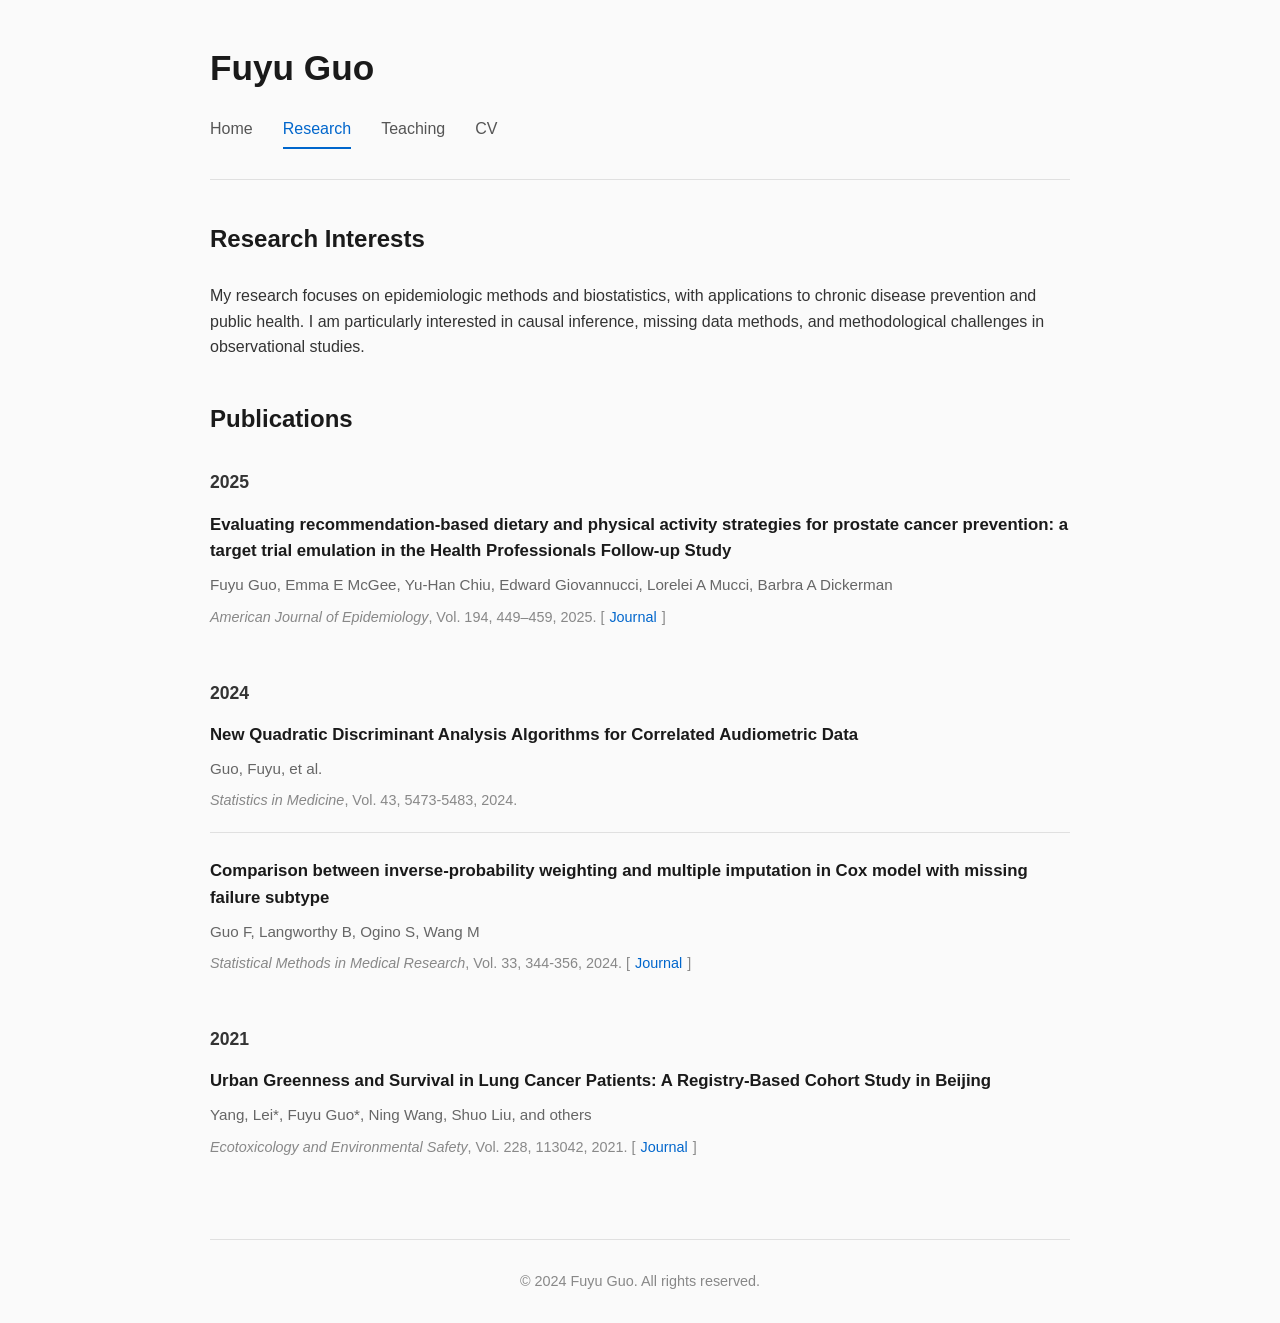
==== research.html @ 9632f9a8 "Deploy academic website" ====
<!DOCTYPE html>
<html lang="en">
<head>
    <meta charset="UTF-8">
    <meta name="viewport" content="width=device-width, initial-scale=1.0">
    <title>Research - Fuyu Guo</title>
    <link rel="stylesheet" href="styles.css">
</head>
<body>
    <div class="container">
        <header class="header">
            <h1 class="name">Fuyu Guo</h1>
            <nav class="nav">
                <a href="index.html" class="nav-link">Home</a>
                <a href="research.html" class="nav-link active">Research</a>
                <a href="teaching.html" class="nav-link">Teaching</a>
                <a href="#cv" class="nav-link">CV</a>
            </nav>
        </header>

        <main class="content">
            <section class="publications">
                <h2>Research Interests</h2>
                <p style="margin-bottom: 30px;">
                    My research focuses on epidemiologic methods and biostatistics, with applications to chronic disease prevention and public health. I am particularly interested in causal inference, missing data methods, and methodological challenges in observational studies.
                </p>

                <h2 style="margin-top: 40px;">Publications</h2>
                <h3 style="margin-top: 30px; margin-bottom: 15px; font-size: 1.1em; color: #333;">2025</h3>
<div class="pub-list">
                    <div class="pub-item">
                        <p class="pub-title">
                            <strong>Evaluating recommendation-based dietary and physical activity strategies for prostate cancer prevention: a target trial emulation in the Health Professionals Follow-up Study</strong>
                        </p>
                        <p class="pub-authors">
                            Fuyu Guo, Emma E McGee, Yu-Han Chiu, Edward Giovannucci, Lorelei A Mucci, Barbra A Dickerman
                        </p>
                        <p class="pub-meta">
                            <em>American Journal of Epidemiology</em>, Vol. 194, 449–459, 2025.
                            [<a href="https://doi.org/10.1093/aje/kwae184" target="_blank">Journal</a>]
                        </p>
                    </div>
                </div>
<h3 style="margin-top: 30px; margin-bottom: 15px; font-size: 1.1em; color: #333;">2024</h3>
<div class="pub-list">
                    <div class="pub-item">
                        <p class="pub-title">
                            <strong>New Quadratic Discriminant Analysis Algorithms for Correlated Audiometric Data</strong>
                        </p>
                        <p class="pub-authors">
                            Guo, Fuyu, et al.
                        </p>
                        <p class="pub-meta">
                            <em>Statistics in Medicine</em>, Vol. 43, 5473-5483, 2024.
                            
                        </p>
                    </div>
                    <div class="pub-item">
                        <p class="pub-title">
                            <strong>Comparison between inverse-probability weighting and multiple imputation in Cox model with missing failure subtype</strong>
                        </p>
                        <p class="pub-authors">
                            Guo F, Langworthy B, Ogino S, Wang M
                        </p>
                        <p class="pub-meta">
                            <em>Statistical Methods in Medical Research</em>, Vol. 33, 344-356, 2024.
                            [<a href="https://doi.org/10.1177/09622802231226328" target="_blank">Journal</a>]
                        </p>
                    </div>
                </div>
<h3 style="margin-top: 30px; margin-bottom: 15px; font-size: 1.1em; color: #333;">2021</h3>
<div class="pub-list">
                    <div class="pub-item">
                        <p class="pub-title">
                            <strong>Urban Greenness and Survival in Lung Cancer Patients: A Registry-Based Cohort Study in Beijing</strong>
                        </p>
                        <p class="pub-authors">
                            Yang, Lei*, Fuyu Guo*, Ning Wang, Shuo Liu, and others
                        </p>
                        <p class="pub-meta">
                            <em>Ecotoxicology and Environmental Safety</em>, Vol. 228, 113042, 2021.
                            [<a href="https://doi.org/10.1016/j.ecoenv.2021.113042" target="_blank">Journal</a>]
                        </p>
                    </div>
                </div>

            </section>
        </main>

        <footer class="footer">
            <p>&copy; 2024 Fuyu Guo. All rights reserved.</p>
        </footer>
    </div>
</body>
</html>
---- styles.css ----
/* Reset and Base Styles */
* {
    margin: 0;
    padding: 0;
    box-sizing: border-box;
}

html {
    scroll-behavior: smooth;
}

body {
    font-family: -apple-system, BlinkMacSystemFont, "Segoe UI", Helvetica, Arial, sans-serif;
    line-height: 1.6;
    color: #333;
    background-color: #fafafa;
}

/* Container */
.container {
    max-width: 900px;
    margin: 0 auto;
    padding: 0 20px;
}

/* Header and Navigation */
.header {
    border-bottom: 1px solid #e0e0e0;
    padding: 40px 0 30px;
    margin-bottom: 40px;
}

.name {
    font-size: 2.2em;
    font-weight: 700;
    margin-bottom: 20px;
    color: #1a1a1a;
}

.nav {
    display: flex;
    gap: 30px;
    flex-wrap: wrap;
}

.nav-link {
    text-decoration: none;
    color: #555;
    font-weight: 500;
    padding-bottom: 5px;
    border-bottom: 2px solid transparent;
    transition: all 0.3s ease;
}

.nav-link:hover,
.nav-link.active {
    color: #0066cc;
    border-bottom-color: #0066cc;
}

/* Main Content */
.content {
    margin-bottom: 60px;
}

.about {
    display: grid;
    grid-template-columns: 200px 1fr;
    gap: 40px;
    margin-bottom: 60px;
    align-items: start;
}

.about-image {
    text-align: center;
}

.profile-img {
    width: 180px;
    height: 220px;
    border-radius: 8px;
    object-fit: contain;
    object-position: center;
    border: 1px solid #e0e0e0;
    background-color: #fff;
}

.about-text h2 {
    font-size: 1.5em;
    margin-bottom: 15px;
    color: #1a1a1a;
}

.about-text p {
    margin-bottom: 15px;
    color: #555;
    line-height: 1.7;
}

.contact-info {
    margin-top: 30px;
    padding-top: 20px;
    border-top: 1px solid #e0e0e0;
}

.contact-info h3 {
    font-size: 1.1em;
    margin-bottom: 12px;
    color: #1a1a1a;
}

.contact-info p {
    margin-bottom: 8px;
    color: #555;
}

.contact-info a {
    color: #0066cc;
    text-decoration: none;
}

.contact-info a:hover {
    text-decoration: underline;
}

/* Publications */
.publications h2 {
    font-size: 1.5em;
    margin-bottom: 25px;
    color: #1a1a1a;
}

.pub-list {
    display: flex;
    flex-direction: column;
    gap: 25px;
}

.pub-item {
    padding-bottom: 20px;
    border-bottom: 1px solid #e0e0e0;
}

.pub-item:last-child {
    border-bottom: none;
}

.pub-title {
    font-size: 1.05em;
    margin-bottom: 8px;
    color: #1a1a1a;
}

.pub-authors {
    font-size: 0.95em;
    color: #666;
    margin-bottom: 8px;
}

.pub-meta {
    font-size: 0.9em;
    color: #888;
}

.pub-meta a {
    color: #0066cc;
    text-decoration: none;
    margin: 0 5px;
}

.pub-meta a:hover {
    text-decoration: underline;
}

.more-link {
    margin-top: 20px;
}

.more-link a {
    color: #0066cc;
    text-decoration: none;
    font-weight: 500;
}

.more-link a:hover {
    text-decoration: underline;
}

/* News Section */
.news-list {
    display: flex;
    flex-direction: column;
    gap: 25px;
}

.news-item {
    padding-bottom: 20px;
    border-bottom: 1px solid #e0e0e0;
}

.news-item:last-child {
    border-bottom: none;
}

.news-date {
    display: block;
    font-weight: 600;
    color: #0066cc;
    margin-bottom: 8px;
    font-size: 0.9em;
}

.news-item p {
    margin: 0;
    color: #555;
    line-height: 1.6;
}

/* Footer */
.footer {
    border-top: 1px solid #e0e0e0;
    padding: 30px 0;
    text-align: center;
    color: #888;
    font-size: 0.9em;
}

/* Responsive Design */
@media (max-width: 768px) {
    .name {
        font-size: 1.8em;
    }

    .nav {
        gap: 15px;
        font-size: 0.9em;
    }

    .about {
        grid-template-columns: 1fr;
        gap: 20px;
    }

    .about-image {
        text-align: left;
    }

    .profile-img {
        width: 150px;
        height: 185px;
    }

    .header {
        padding: 30px 0 20px;
        margin-bottom: 30px;
    }
}

/* Link styles */
a {
    color: #0066cc;
    text-decoration: none;
}

a:hover {
    text-decoration: underline;
}

/* Code blocks (if needed) */
code {
    background-color: #f5f5f5;
    padding: 2px 6px;
    border-radius: 3px;
    font-family: "Monaco", "Menlo", "Ubuntu Mono", monospace;
    font-size: 0.9em;
}

pre {
    background-color: #f5f5f5;
    padding: 15px;
    border-radius: 5px;
    overflow-x: auto;
    margin: 15px 0;
}

pre code {
    background-color: transparent;
    padding: 0;
}
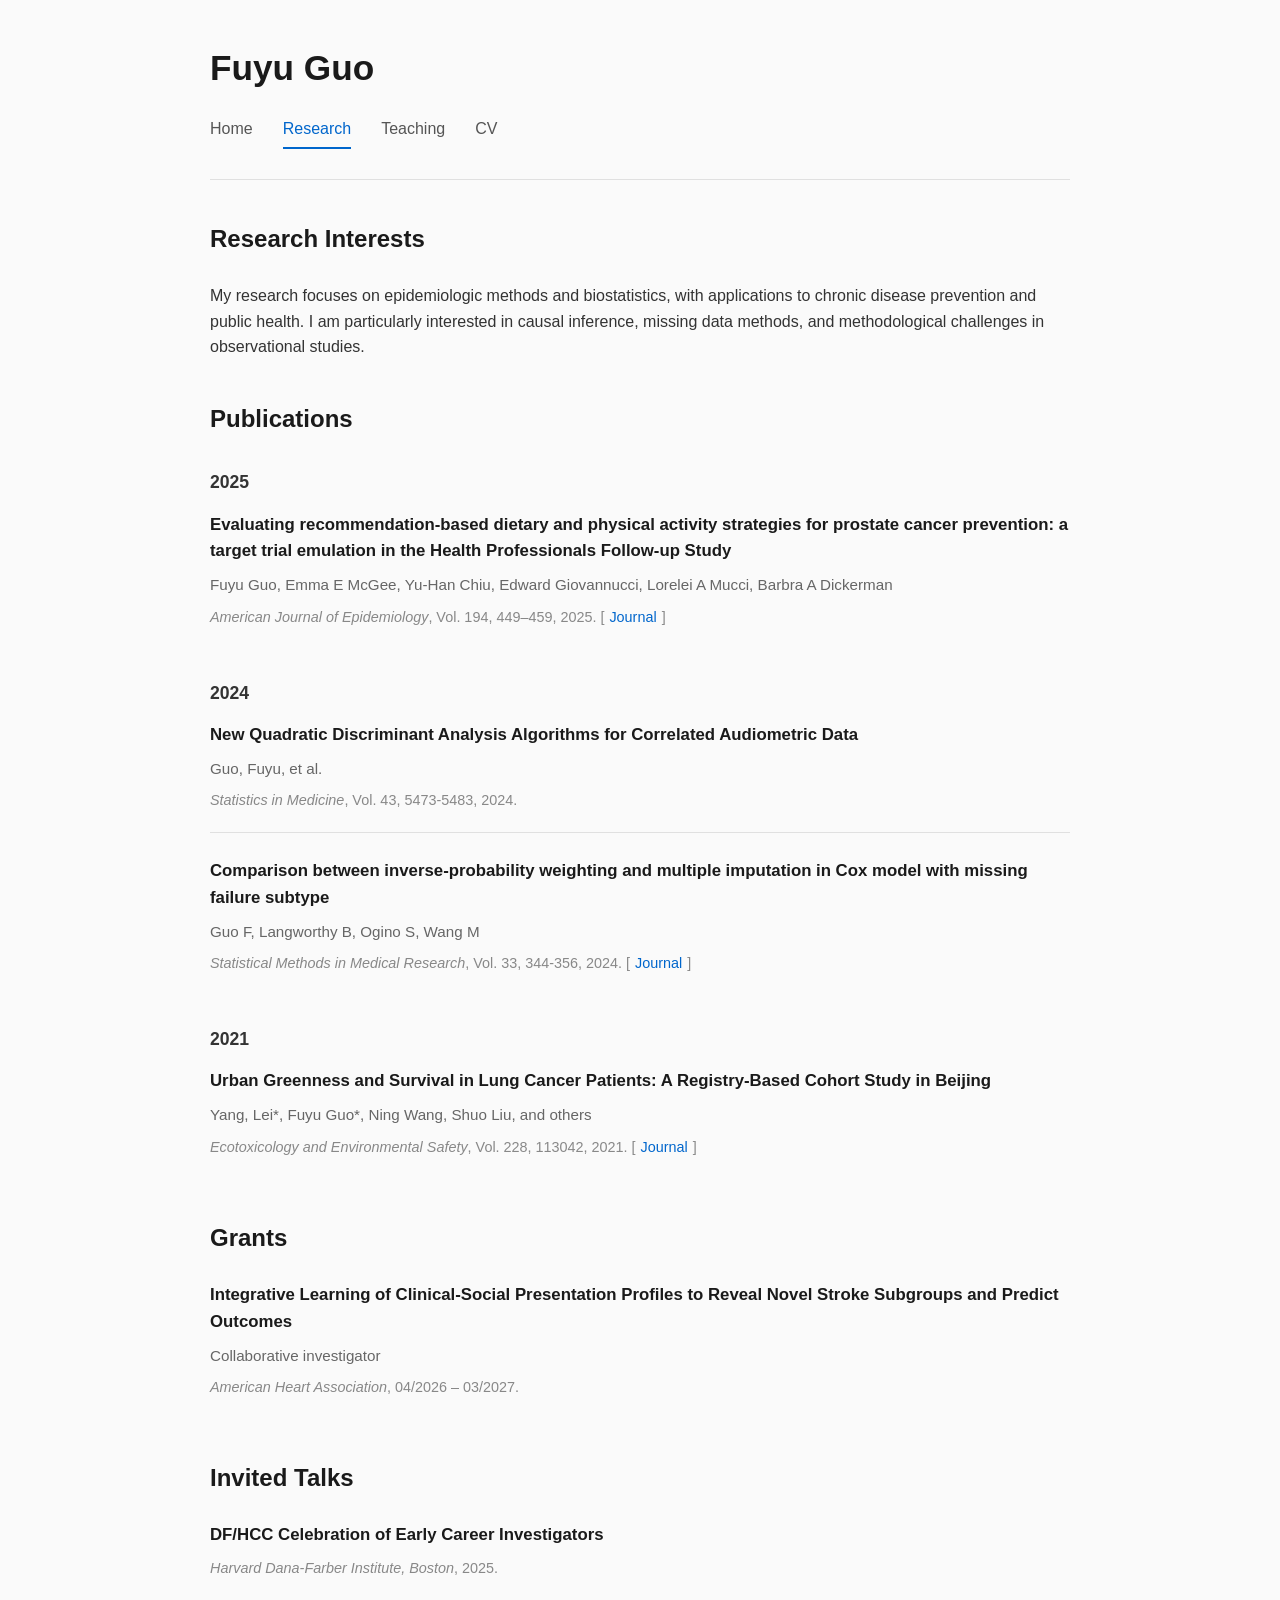
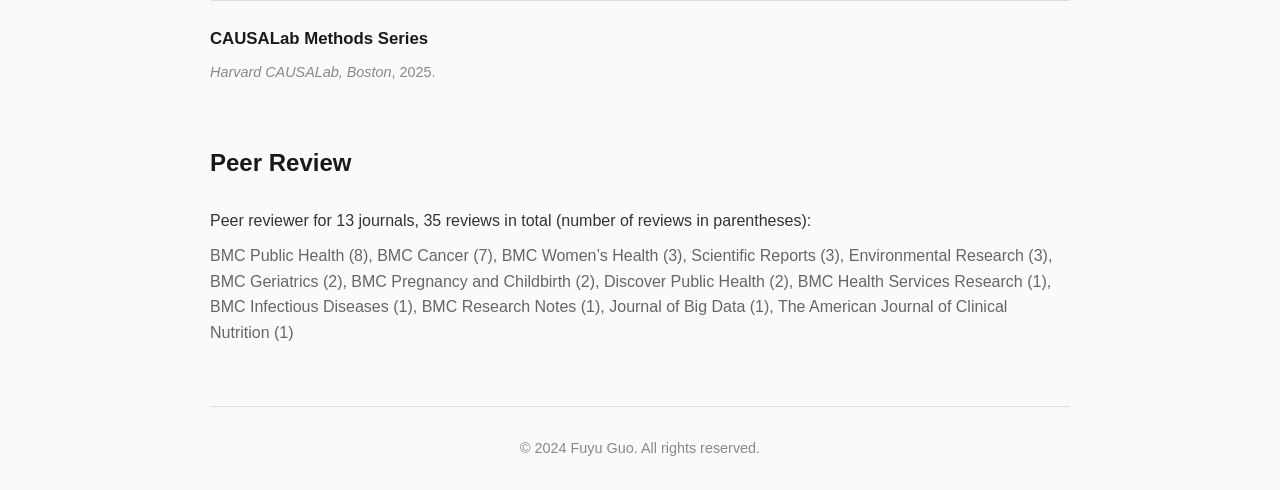
==== commit 9ece8b87: "Update site from October 2026 CV Replace CV.pdf with the latest version and add the content that is " ====
--- a/research.html
+++ b/research.html
@@ -14,7 +14,7 @@
                 <a href="index.html" class="nav-link">Home</a>
                 <a href="research.html" class="nav-link active">Research</a>
                 <a href="teaching.html" class="nav-link">Teaching</a>
-                <a href="#cv" class="nav-link">CV</a>
+                <a href="CV.pdf" class="nav-link" target="_blank" rel="noopener noreferrer">CV</a>
             </nav>
         </header>
 
@@ -84,6 +84,49 @@
                     </div>
                 </div>
 
+
+                <h2 style="margin-top: 40px;">Grants</h2>
+                <div class="pub-list">
+                    <div class="pub-item">
+                        <p class="pub-title">
+                            <strong>Integrative Learning of Clinical-Social Presentation Profiles to Reveal Novel Stroke Subgroups and Predict Outcomes</strong>
+                        </p>
+                        <p class="pub-authors">
+                            Collaborative investigator
+                        </p>
+                        <p class="pub-meta">
+                            <em>American Heart Association</em>, 04/2026 – 03/2027.
+                        </p>
+                    </div>
+                </div>
+
+                <h2 style="margin-top: 40px;">Invited Talks</h2>
+                <div class="pub-list">
+                    <div class="pub-item">
+                        <p class="pub-title">
+                            <strong>DF/HCC Celebration of Early Career Investigators</strong>
+                        </p>
+                        <p class="pub-meta">
+                            <em>Harvard Dana-Farber Institute, Boston</em>, 2025.
+                        </p>
+                    </div>
+                    <div class="pub-item">
+                        <p class="pub-title">
+                            <strong>CAUSALab Methods Series</strong>
+                        </p>
+                        <p class="pub-meta">
+                            <em>Harvard CAUSALab, Boston</em>, 2025.
+                        </p>
+                    </div>
+                </div>
+
+                <h2 style="margin-top: 40px;">Peer Review</h2>
+                <p style="margin-bottom: 10px;">
+                    Peer reviewer for 13 journals, 35 reviews in total (number of reviews in parentheses):
+                </p>
+                <p style="color: #666;">
+                    BMC Public Health (8), BMC Cancer (7), BMC Women’s Health (3), Scientific Reports (3), Environmental Research (3), BMC Geriatrics (2), BMC Pregnancy and Childbirth (2), Discover Public Health (2), BMC Health Services Research (1), BMC Infectious Diseases (1), BMC Research Notes (1), Journal of Big Data (1), The American Journal of Clinical Nutrition (1)
+                </p>
             </section>
         </main>
 
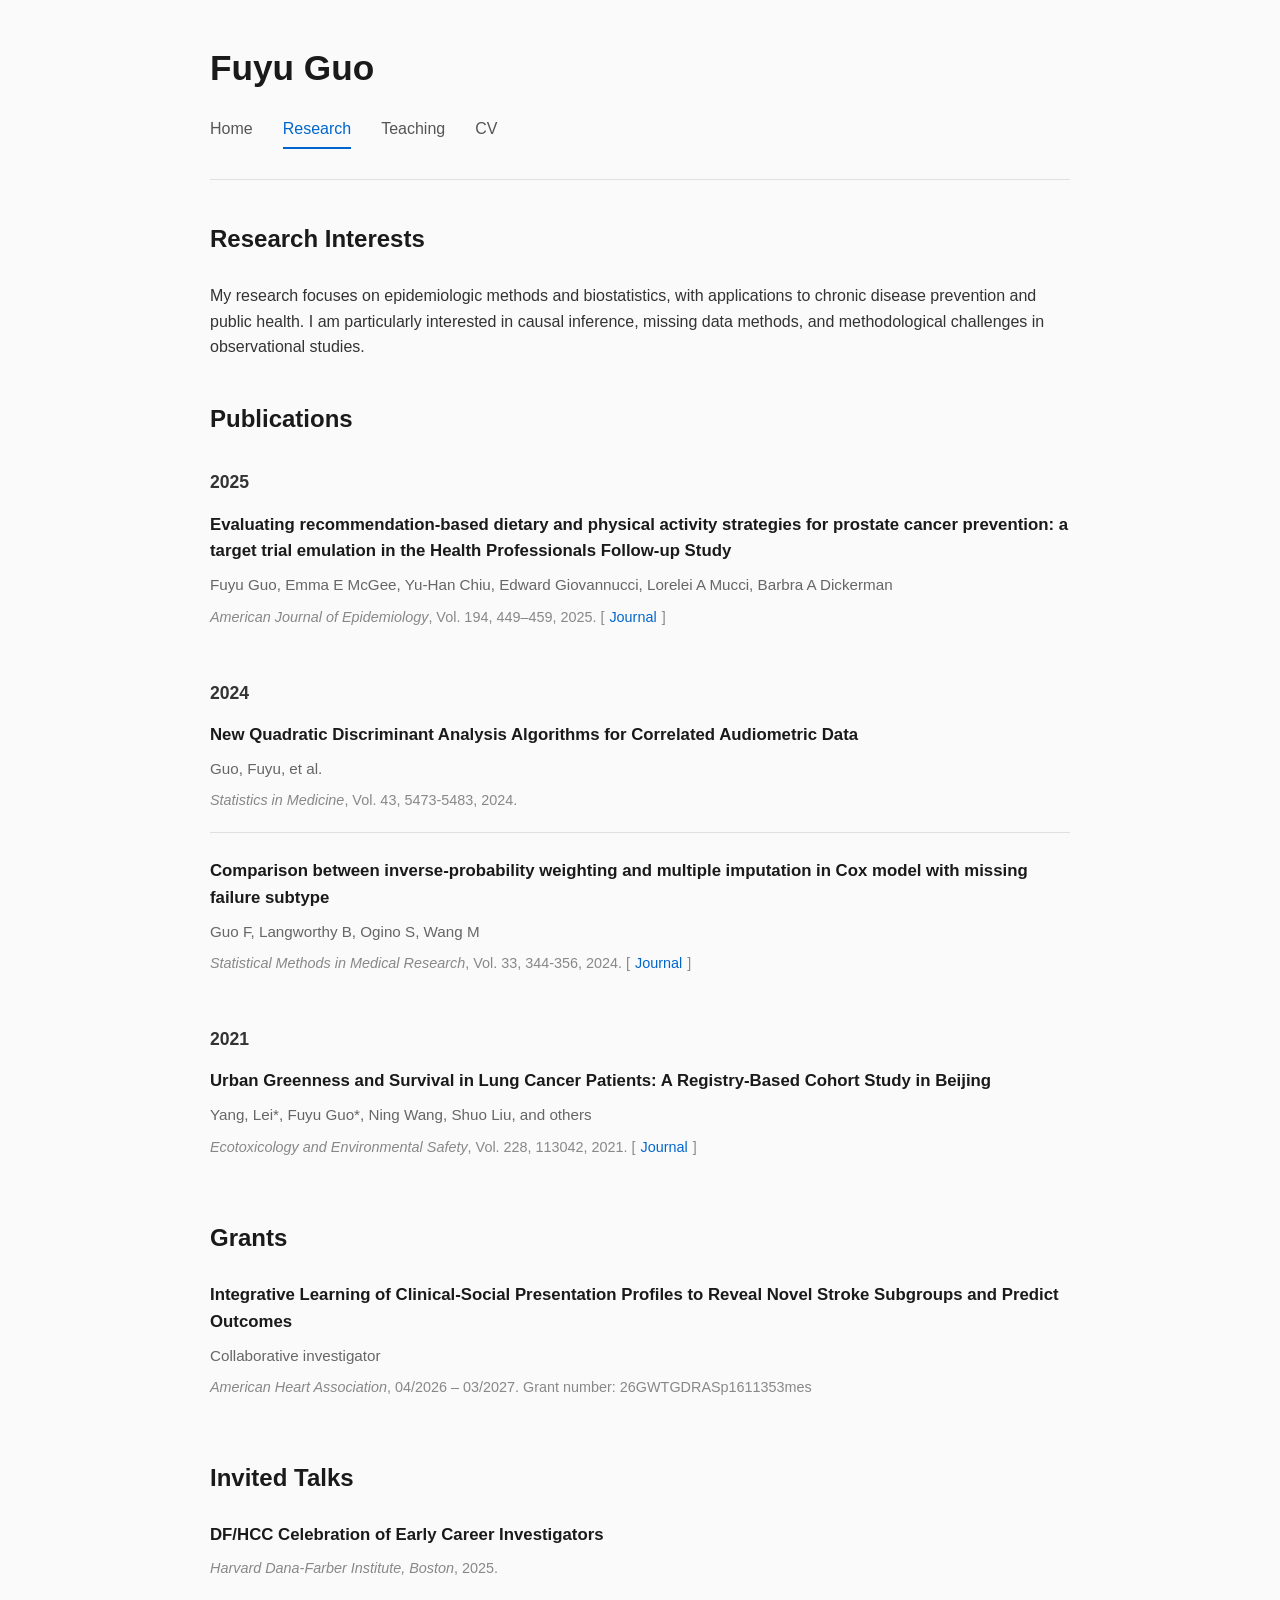
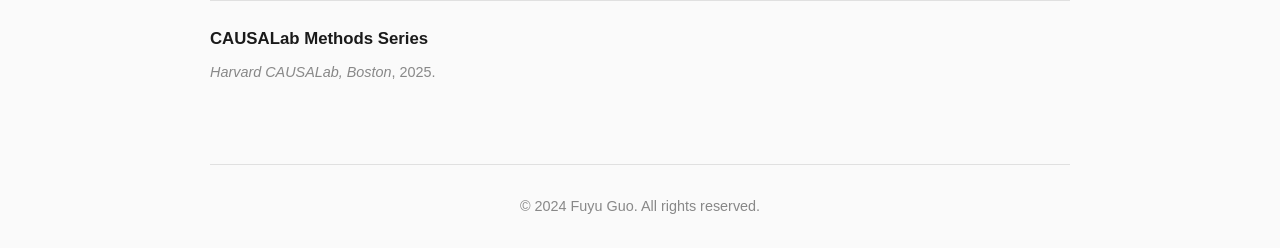
==== commit ae445300: "Show grant number and remove peer-review section Co-Authored-By: Claude Opus 5.5 <noreply@anthropic." ====
--- a/research.html
+++ b/research.html
@@ -95,7 +95,7 @@
                             Collaborative investigator
                         </p>
                         <p class="pub-meta">
-                            <em>American Heart Association</em>, 04/2026 – 03/2027.
+                            <em>American Heart Association</em>, 04/2026 – 03/2027. Grant number: 26GWTGDRASp1611353mes
                         </p>
                     </div>
                 </div>
@@ -119,14 +119,6 @@
                         </p>
                     </div>
                 </div>
-
-                <h2 style="margin-top: 40px;">Peer Review</h2>
-                <p style="margin-bottom: 10px;">
-                    Peer reviewer for 13 journals, 35 reviews in total (number of reviews in parentheses):
-                </p>
-                <p style="color: #666;">
-                    BMC Public Health (8), BMC Cancer (7), BMC Women’s Health (3), Scientific Reports (3), Environmental Research (3), BMC Geriatrics (2), BMC Pregnancy and Childbirth (2), Discover Public Health (2), BMC Health Services Research (1), BMC Infectious Diseases (1), BMC Research Notes (1), Journal of Big Data (1), The American Journal of Clinical Nutrition (1)
-                </p>
             </section>
         </main>
 
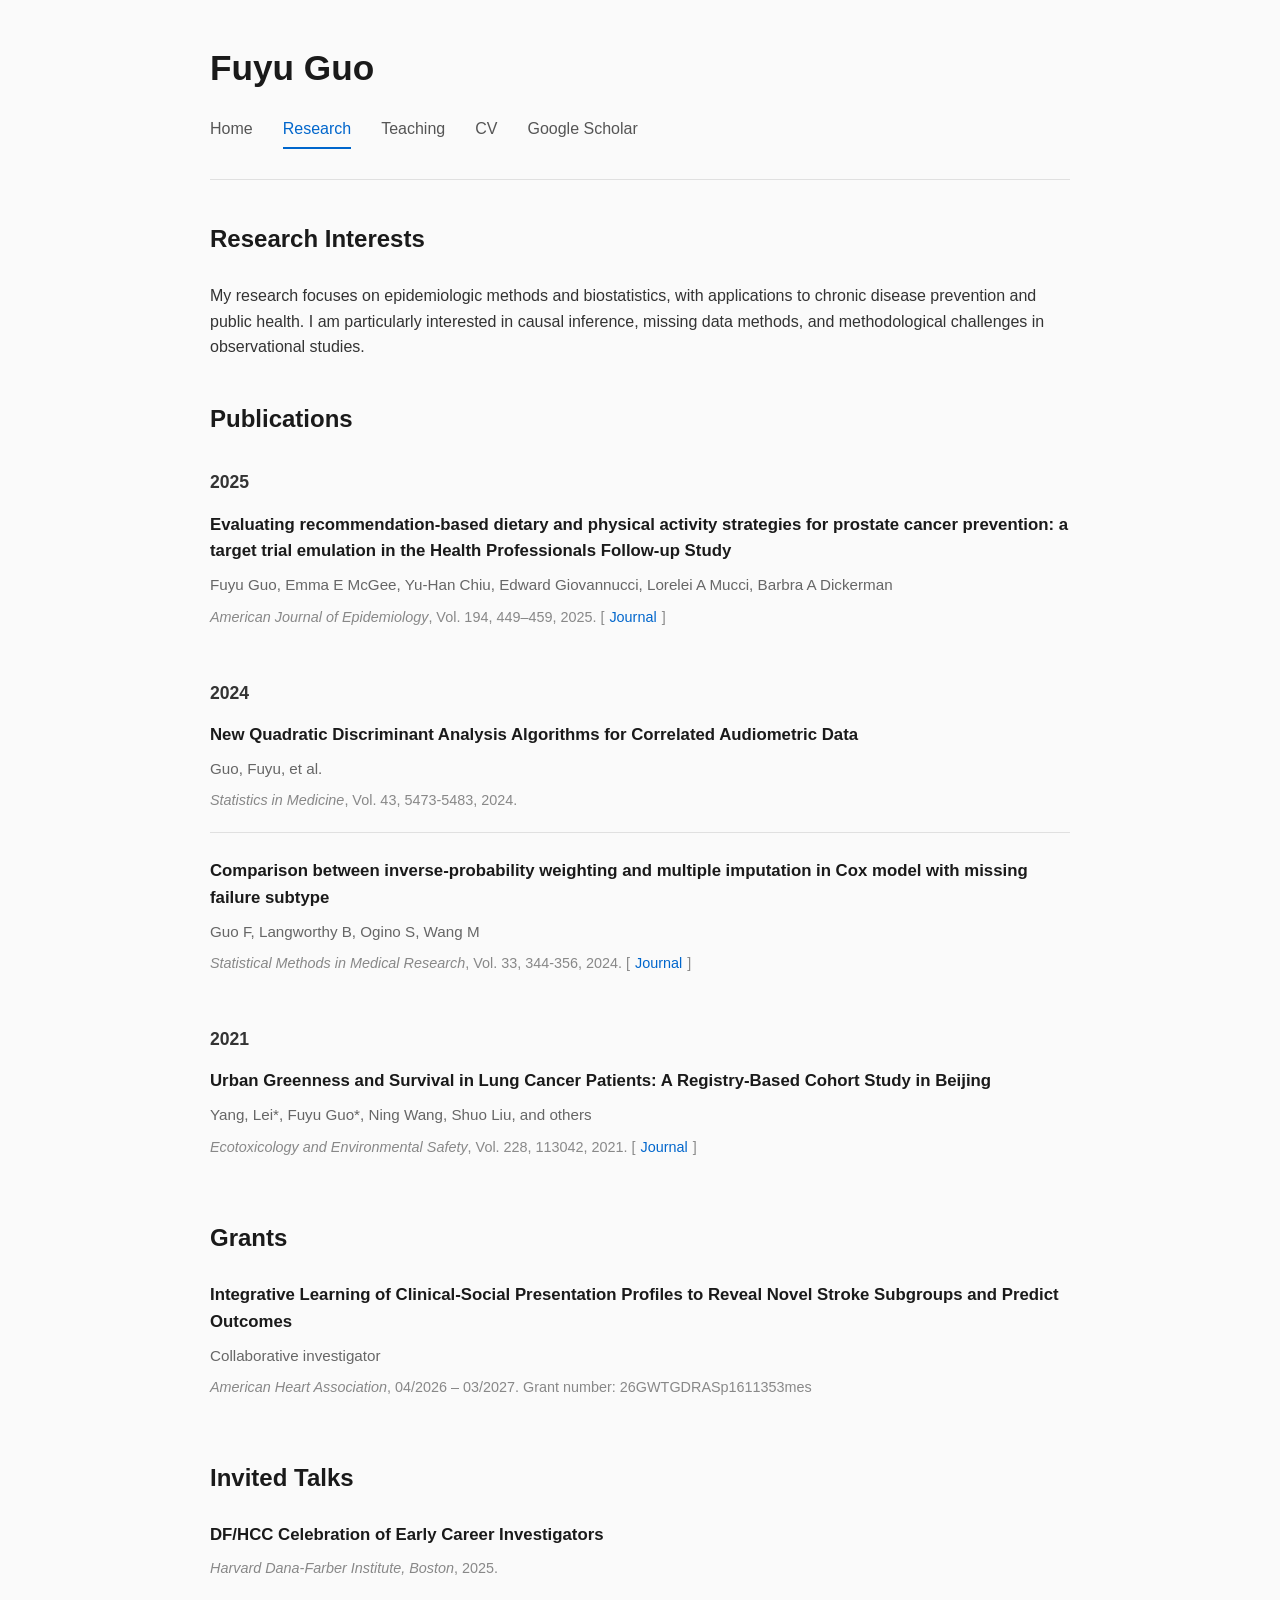
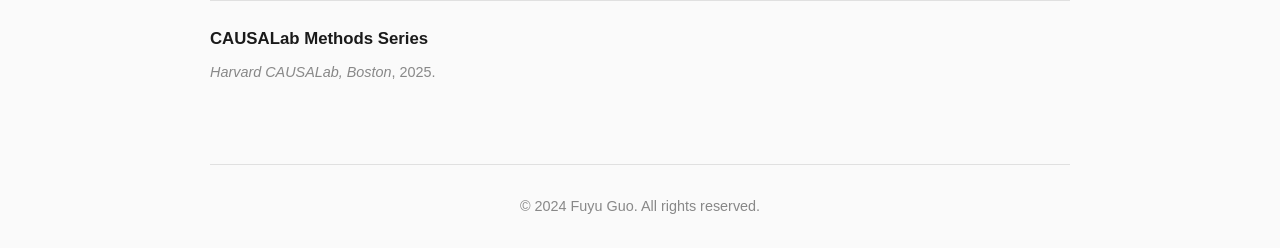
==== commit 6e4211de: "Add Google Scholar link to navigation Co-Authored-By: Claude Opus 5.5 <noreply@anthropic.com>" ====
--- a/research.html
+++ b/research.html
@@ -15,6 +15,7 @@
                 <a href="research.html" class="nav-link active">Research</a>
                 <a href="teaching.html" class="nav-link">Teaching</a>
                 <a href="CV.pdf" class="nav-link" target="_blank" rel="noopener noreferrer">CV</a>
+                <a href="https://scholar.google.com/citations?user=uECVOrYAAAAJ&hl=en" class="nav-link" target="_blank" rel="noopener noreferrer">Google Scholar</a>
             </nav>
         </header>
 
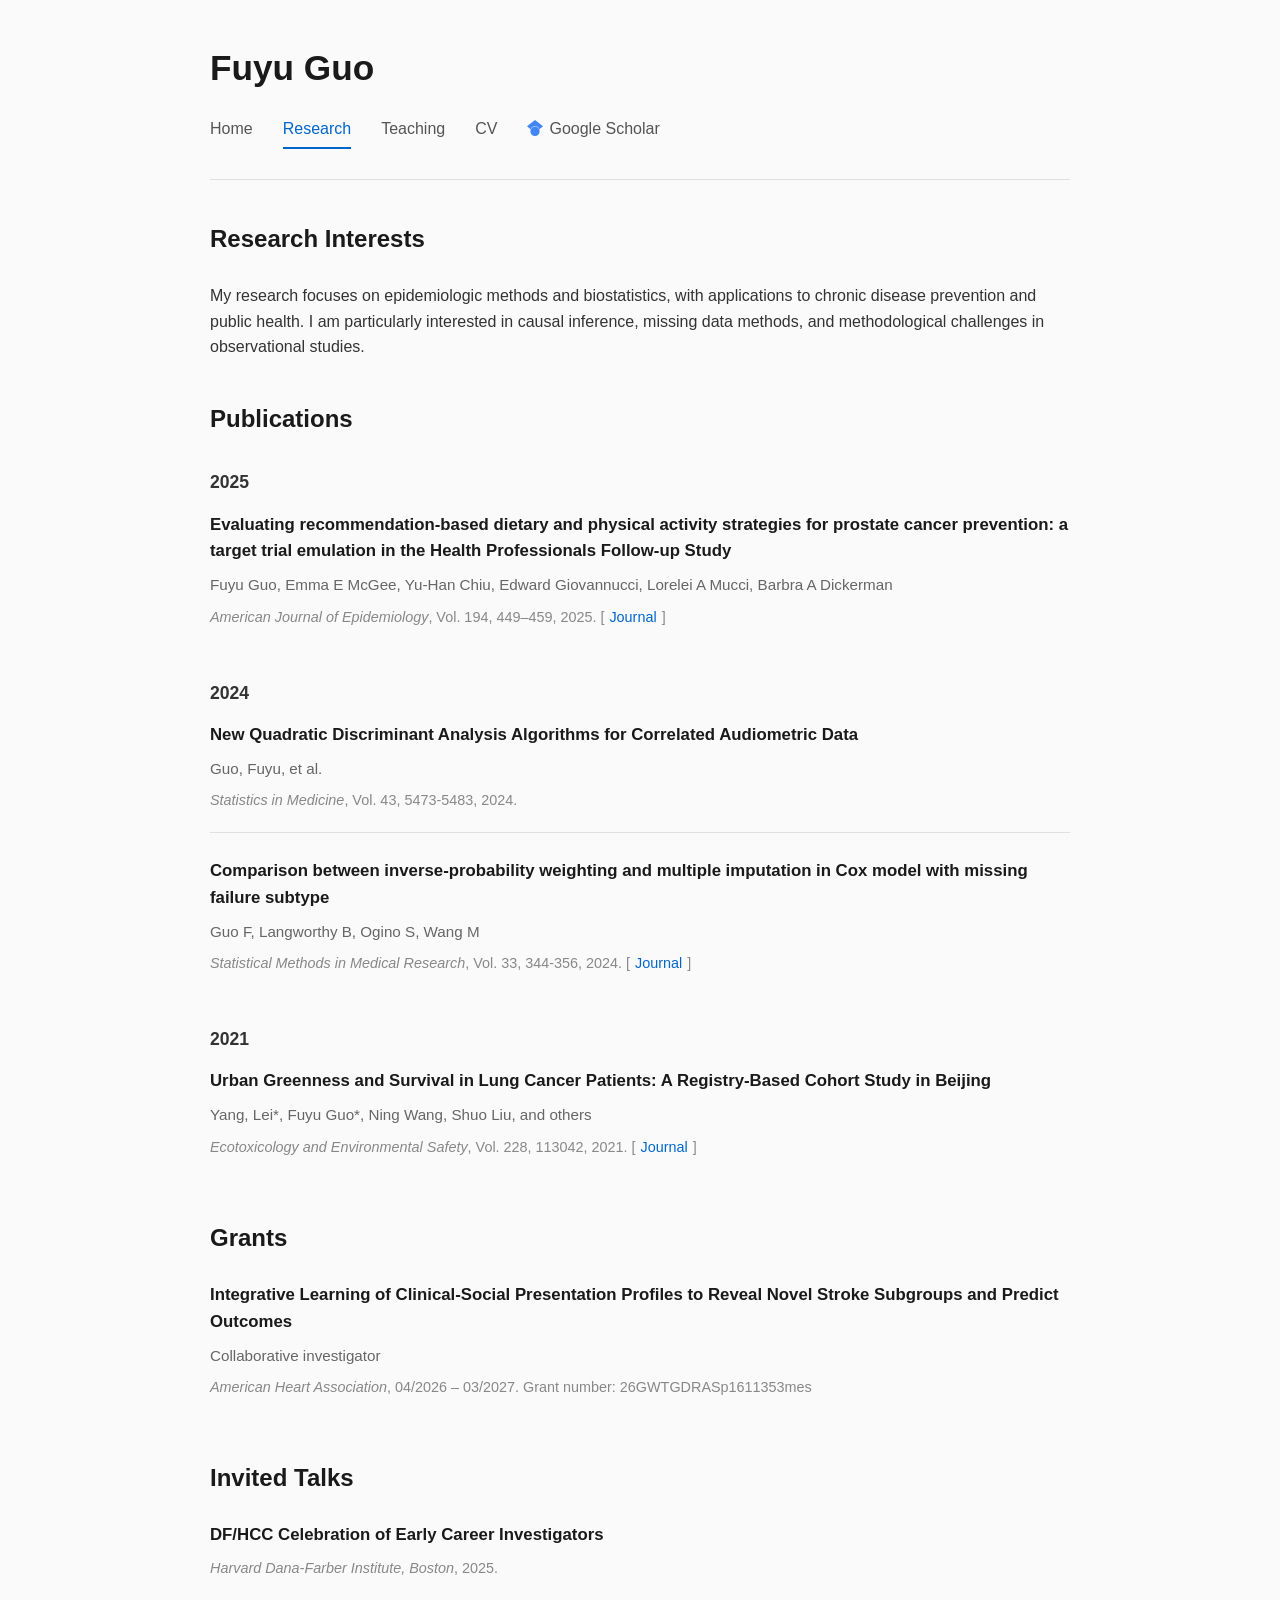
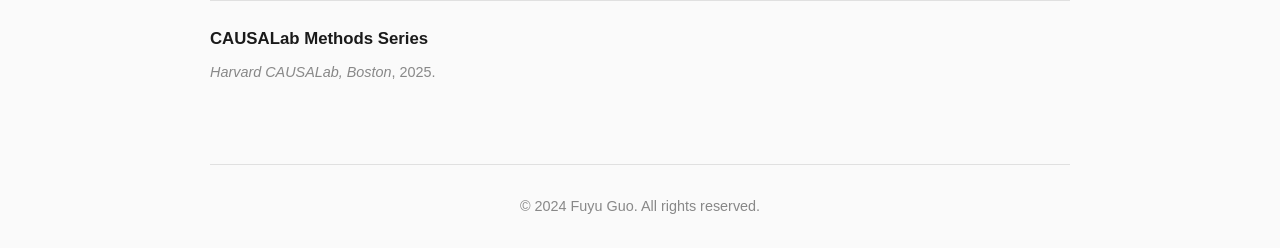
==== commit 35726d0a: "Add Google Scholar and ORCID logos to their links Co-Authored-By: Claude Opus 5.5 <noreply@anthropic" ====
--- a/research.html
+++ b/research.html
@@ -15,7 +15,7 @@
                 <a href="research.html" class="nav-link active">Research</a>
                 <a href="teaching.html" class="nav-link">Teaching</a>
                 <a href="CV.pdf" class="nav-link" target="_blank" rel="noopener noreferrer">CV</a>
-                <a href="https://scholar.google.com/citations?user=uECVOrYAAAAJ&hl=en" class="nav-link" target="_blank" rel="noopener noreferrer">Google Scholar</a>
+                <a href="https://scholar.google.com/citations?user=uECVOrYAAAAJ&hl=en" class="nav-link" target="_blank" rel="noopener noreferrer"><svg class="link-icon" viewBox="0 0 24 24" aria-hidden="true"><path fill="#4285F4" d="M5.242 13.769L0 9.5 12 0l12 9.5-5.242 4.269C17.548 11.249 14.978 9.5 12 9.5c-2.977 0-5.548 1.748-6.758 4.269zM12 10a7 7 0 1 0 0 14 7 7 0 0 0 0-14z"/></svg>Google Scholar</a>
             </nav>
         </header>
 
--- a/styles.css
+++ b/styles.css
@@ -56,6 +56,13 @@
 .nav-link.active {
     color: #0066cc;
     border-bottom-color: #0066cc;
+}
+
+.link-icon {
+    width: 1em;
+    height: 1em;
+    margin-right: 6px;
+    vertical-align: -0.125em;
 }
 
 /* Main Content */
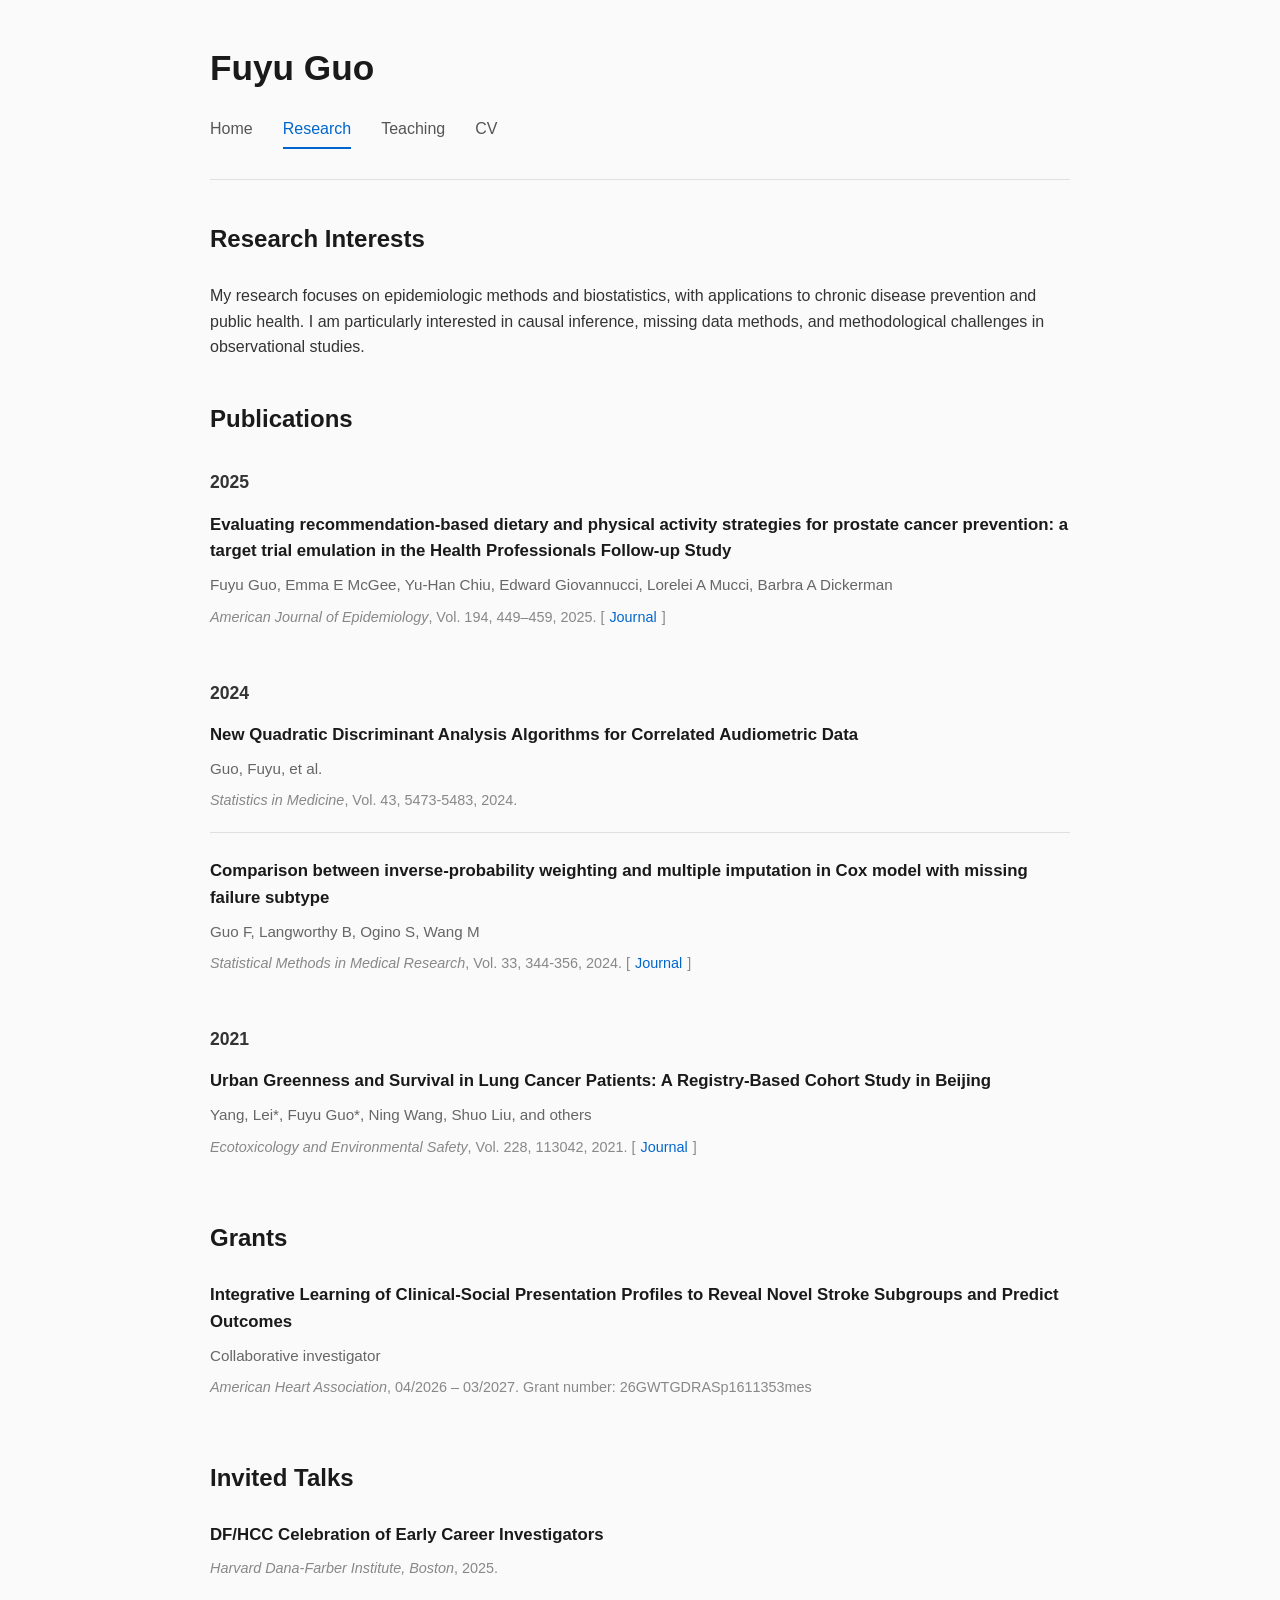
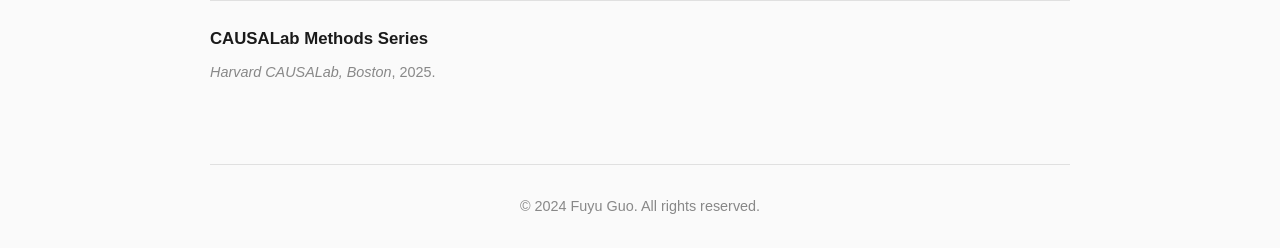
==== commit eba414a1: "Remove Google Scholar from navigation bar Co-Authored-By: Claude Opus 5.5 <noreply@anthropic.com>" ====
--- a/research.html
+++ b/research.html
@@ -15,7 +15,6 @@
                 <a href="research.html" class="nav-link active">Research</a>
                 <a href="teaching.html" class="nav-link">Teaching</a>
                 <a href="CV.pdf" class="nav-link" target="_blank" rel="noopener noreferrer">CV</a>
-                <a href="https://scholar.google.com/citations?user=uECVOrYAAAAJ&hl=en" class="nav-link" target="_blank" rel="noopener noreferrer"><svg class="link-icon" viewBox="0 0 24 24" aria-hidden="true"><path fill="#4285F4" d="M5.242 13.769L0 9.5 12 0l12 9.5-5.242 4.269C17.548 11.249 14.978 9.5 12 9.5c-2.977 0-5.548 1.748-6.758 4.269zM12 10a7 7 0 1 0 0 14 7 7 0 0 0 0-14z"/></svg>Google Scholar</a>
             </nav>
         </header>
 
